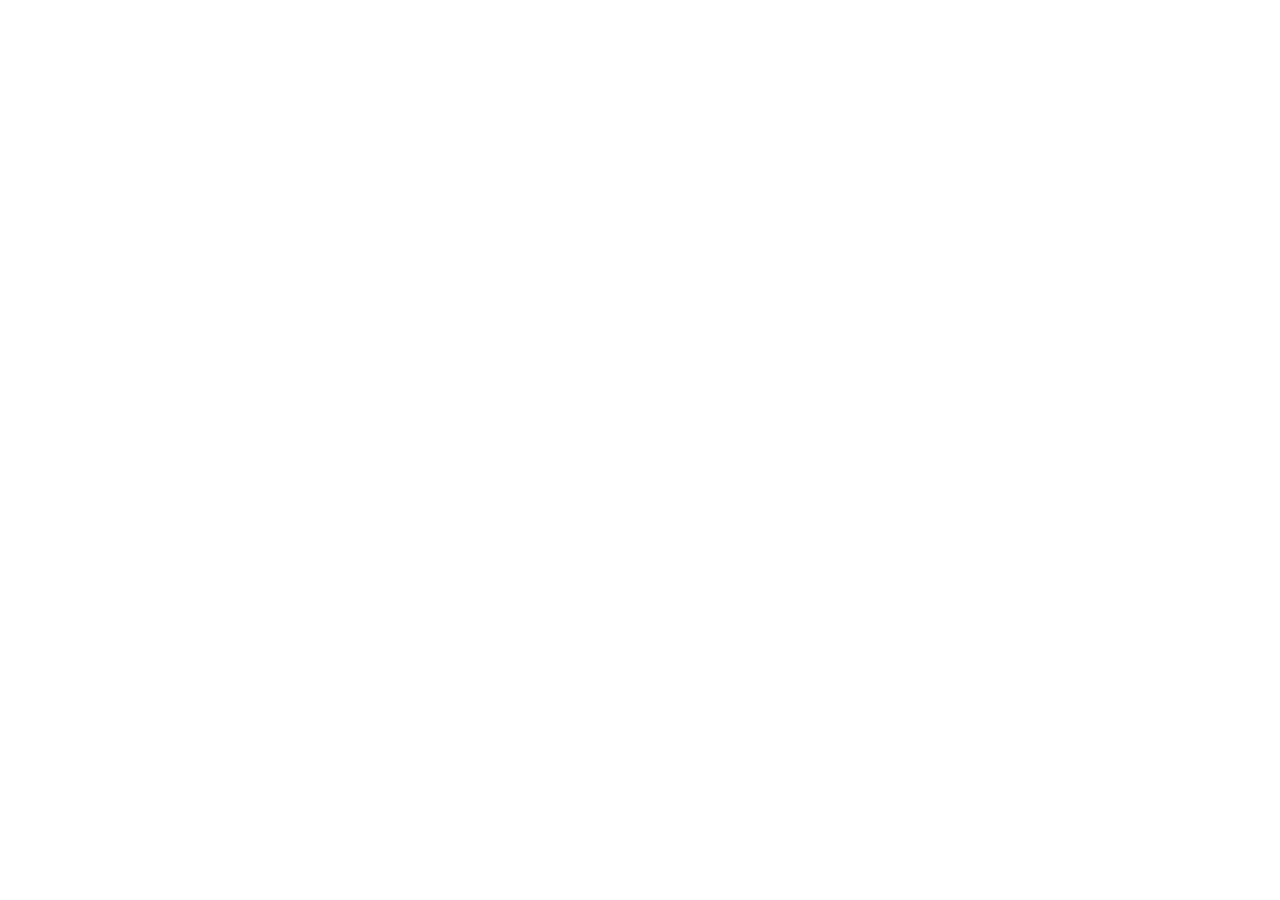
==== index.html @ 8047d7a2 "Make project setup" ====
<!DOCTYPE html>
<html lang="en">
<head>
    <meta charset="UTF-8">
    <meta name="viewport" content="width=device-width, initial-scale=1.0">
    <title>MyPatientHUB</title>
</head>
<body>
    
</body>
</html>
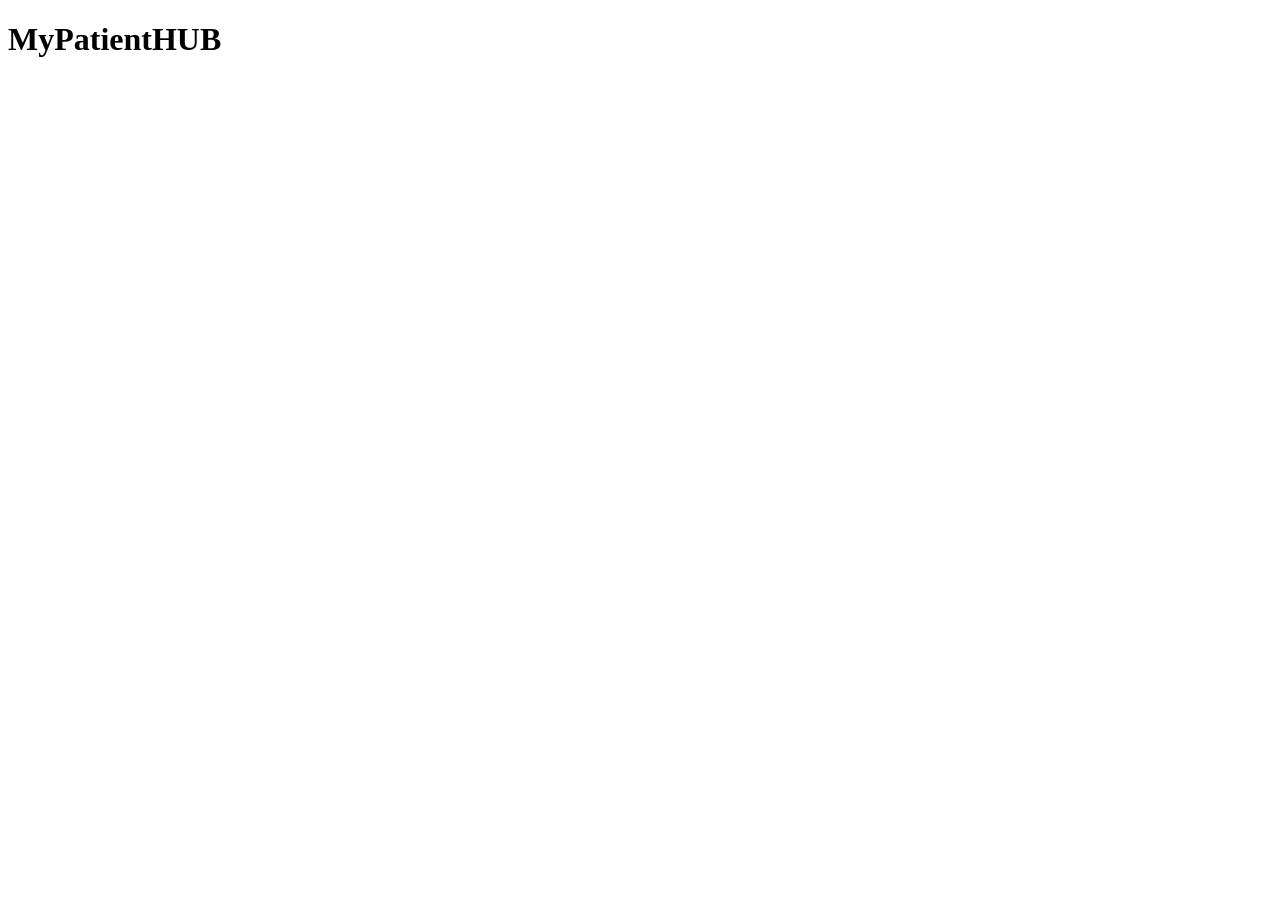
==== commit 6812c118: "Add initial  project files" ====
--- a/index.html
+++ b/index.html
@@ -6,6 +6,7 @@
     <title>MyPatientHUB</title>
 </head>
 <body>
+    <h1>MyPatientHUB</h1>
     
 </body>
 </html>
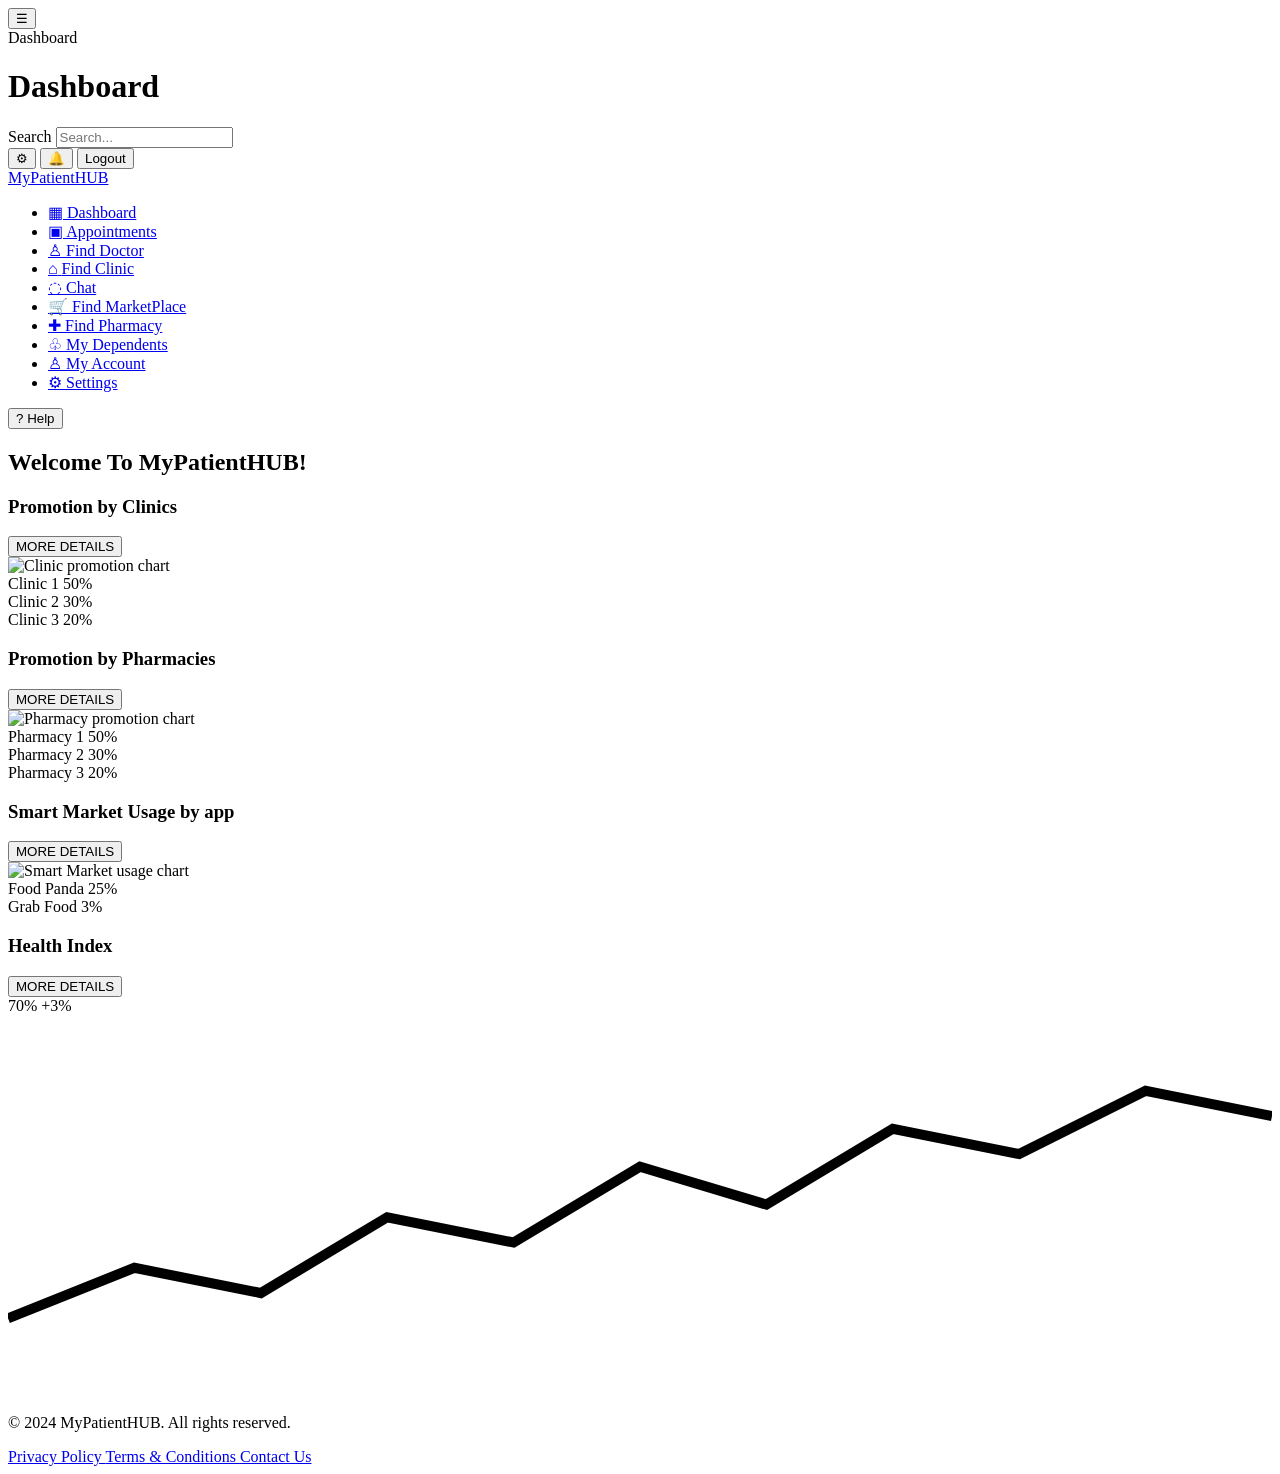
==== commit cf393e46: "adding the first structure of the page" ====
--- a/index.html
+++ b/index.html
@@ -1,12 +1,435 @@
-<!DOCTYPE html>
+<!doctype html>
 <html lang="en">
-<head>
-    <meta charset="UTF-8">
-    <meta name="viewport" content="width=device-width, initial-scale=1.0">
+  <head>
+    <meta charset="UTF-8" />
+    <meta name="viewport" content="width=device-width, initial-scale=1.0" />
+
     <title>MyPatientHUB</title>
-</head>
-<body>
-    <h1>MyPatientHUB</h1>
-    
-</body>
-</html>+
+    <link rel="stylesheet" href="css/style.css" />
+     <script src="script.js" defer></script>
+  </head>
+
+  <body>
+    <div id="dashboard-page" class="dashboard-page">
+      <header id="dashboard-header" class="dashboard-header">
+        <div class="header-left">
+          <button
+            id="sidebar-toggle"
+            class="header-menu-button"
+            type="button"
+            aria-label="Toggle sidebar"
+            data-action="toggle-sidebar"
+          >
+            ☰
+          </button>
+
+          <div id="breadcrumb" class="breadcrumb">
+            <span class="breadcrumb-item">Dashboard</span>
+          </div>
+
+          <h1 id="dashboard-title" class="dashboard-title">Dashboard</h1>
+        </div>
+
+        <div class="header-right">
+          <div id="search-container" class="search-container">
+            <label for="dashboard-search" class="visually-hidden">
+              Search
+            </label>
+
+            <input
+              id="dashboard-search"
+              class="dashboard-search"
+              type="search"
+              name="search"
+              placeholder="Search..."
+              autocomplete="off"
+              data-action="dashboard-search"
+            />
+          </div>
+
+          <button
+            id="settings-button"
+            class="header-icon-button"
+            type="button"
+            aria-label="Settings"
+            data-action="open-settings"
+          >
+            ⚙
+          </button>
+
+          <button
+            id="notifications-button"
+            class="header-icon-button"
+            type="button"
+            aria-label="Notifications"
+            data-action="open-notifications"
+          >
+            🔔
+          </button>
+
+          <button
+            id="logout-button"
+            class="logout-button"
+            type="button"
+            data-action="logout"
+          >
+            Logout
+          </button>
+        </div>
+      </header>
+
+      <nav
+        id="sidebar-navigation"
+        class="sidebar-navigation"
+        aria-label="Main navigation"
+      >
+        <div id="sidebar-brand" class="sidebar-brand">
+          <a href="#dashboard" class="brand-link" data-page="dashboard">
+            <span class="brand-name">MyPatientHUB</span>
+          </a>
+        </div>
+
+        <ul id="main-navigation-list" class="main-navigation-list">
+          <li class="navigation-item active">
+            <a href="#dashboard" class="navigation-link" data-page="dashboard">
+              <span class="navigation-icon">▦</span>
+              <span class="navigation-text">Dashboard</span>
+            </a>
+          </li>
+
+          <li class="navigation-item">
+            <a
+              href="#appointments"
+              class="navigation-link"
+              data-page="appointments"
+            >
+              <span class="navigation-icon">▣</span>
+              <span class="navigation-text">Appointments</span>
+            </a>
+          </li>
+
+          <li class="navigation-item">
+            <a
+              href="#find-doctor"
+              class="navigation-link"
+              data-page="find-doctor"
+            >
+              <span class="navigation-icon">♙</span>
+              <span class="navigation-text">Find Doctor</span>
+            </a>
+          </li>
+
+          <li class="navigation-item">
+            <a
+              href="#find-clinic"
+              class="navigation-link"
+              data-page="find-clinic"
+            >
+              <span class="navigation-icon">⌂</span>
+              <span class="navigation-text">Find Clinic</span>
+            </a>
+          </li>
+
+          <li class="navigation-item">
+            <a href="#chat" class="navigation-link" data-page="chat">
+              <span class="navigation-icon">◌</span>
+              <span class="navigation-text">Chat</span>
+            </a>
+          </li>
+
+          <li class="navigation-item">
+            <a
+              href="#marketplace"
+              class="navigation-link"
+              data-page="marketplace"
+            >
+              <span class="navigation-icon">🛒</span>
+              <span class="navigation-text">Find MarketPlace</span>
+            </a>
+          </li>
+
+          <li class="navigation-item">
+            <a href="#pharmacy" class="navigation-link" data-page="pharmacy">
+              <span class="navigation-icon">✚</span>
+              <span class="navigation-text">Find Pharmacy</span>
+            </a>
+          </li>
+
+          <li class="navigation-item">
+            <a
+              href="#dependents"
+              class="navigation-link"
+              data-page="dependents"
+            >
+              <span class="navigation-icon">♧</span>
+              <span class="navigation-text">My Dependents</span>
+            </a>
+          </li>
+
+          <li class="navigation-item">
+            <a href="#account" class="navigation-link" data-page="account">
+              <span class="navigation-icon">♙</span>
+              <span class="navigation-text">My Account</span>
+            </a>
+          </li>
+
+          <li class="navigation-item">
+            <a href="#settings" class="navigation-link" data-page="settings">
+              <span class="navigation-icon">⚙</span>
+              <span class="navigation-text">Settings</span>
+            </a>
+          </li>
+        </ul>
+
+        <div id="sidebar-help" class="sidebar-help">
+          <button
+            id="help-button"
+            class="help-button"
+            type="button"
+            data-action="open-help"
+          >
+            <span class="help-icon">?</span>
+            <span class="help-text">Help</span>
+          </button>
+        </div>
+      </nav>
+
+      <main id="dashboard-main" class="dashboard-main">
+        <section
+          id="dashboard-section"
+          class="dashboard-section"
+          aria-labelledby="dashboard-welcome"
+        >
+          <div id="dashboard-heading" class="dashboard-heading">
+            <h2 id="dashboard-welcome" class="dashboard-welcome">
+              Welcome To MyPatientHUB!
+            </h2>
+          </div>
+
+          <div id="dashboard-grid" class="dashboard-grid">
+            <article
+              id="clinics-promotion-card"
+              class="dashboard-card"
+              data-card-type="clinic-promotion"
+            >
+              <div class="card-header">
+                <div class="card-title-container">
+                  <h3 class="card-title">Promotion by Clinics</h3>
+                </div>
+
+                <button
+                  class="card-more-button"
+                  type="button"
+                  data-action="view-clinic-details"
+                >
+                  MORE DETAILS
+                </button>
+              </div>
+
+              <div class="card-chart-container">
+                <img
+                  src="assets/images/promotion_by_clinics.png"
+                  alt="Clinic promotion chart"
+                  class="card-chart"
+                  id="clinics-promotion-chart"
+                />
+              </div>
+
+              <div class="card-list">
+                <div class="card-list-item" data-clinic="clinic-1">
+                  <span class="list-item-name"> Clinic 1 </span>
+
+                  <span class="list-item-value"> 50% </span>
+                </div>
+
+                <div class="card-list-item" data-clinic="clinic-2">
+                  <span class="list-item-name"> Clinic 2 </span>
+
+                  <span class="list-item-value"> 30% </span>
+                </div>
+
+                <div class="card-list-item" data-clinic="clinic-3">
+                  <span class="list-item-name"> Clinic 3 </span>
+
+                  <span class="list-item-value"> 20% </span>
+                </div>
+              </div>
+            </article>
+
+            <article
+              id="pharmacies-promotion-card"
+              class="dashboard-card"
+              data-card-type="pharmacy-promotion"
+            >
+              <div class="card-header">
+                <div class="card-title-container">
+                  <h3 class="card-title">Promotion by Pharmacies</h3>
+                </div>
+
+                <button
+                  class="card-more-button"
+                  type="button"
+                  data-action="view-pharmacy-details"
+                >
+                  MORE DETAILS
+                </button>
+              </div>
+
+              <div class="card-chart-container">
+                <img
+                  src="assets/images/promotion_by_pharmacies.png"
+                  alt="Pharmacy promotion chart"
+                  class="card-chart"
+                  id="pharmacies-promotion-chart"
+                />
+              </div>
+
+              <div class="card-list">
+                <div class="card-list-item" data-pharmacy="pharmacy-1">
+                  <span class="list-item-name"> Pharmacy 1 </span>
+
+                  <span class="list-item-value"> 50% </span>
+                </div>
+
+                <div class="card-list-item" data-pharmacy="pharmacy-2">
+                  <span class="list-item-name"> Pharmacy 2 </span>
+
+                  <span class="list-item-value"> 30% </span>
+                </div>
+
+                <div class="card-list-item" data-pharmacy="pharmacy-3">
+                  <span class="list-item-name"> Pharmacy 3 </span>
+
+                  <span class="list-item-value"> 20% </span>
+                </div>
+              </div>
+            </article>
+
+            <article
+              id="smart-market-card"
+              class="dashboard-card market-card"
+              data-card-type="smart-market"
+            >
+              <div class="card-header">
+                <div class="card-title-container">
+                  <h3 class="card-title">Smart Market Usage by app</h3>
+                </div>
+
+                <button
+                  class="card-more-button"
+                  type="button"
+                  data-action="view-market-details"
+                >
+                  MORE DETAILS
+                </button>
+              </div>
+
+              <div class="card-chart-container">
+                <img
+                  src="assets/images/smart_market_usage_by_app.png"
+                  alt="Smart Market usage chart"
+                  class="card-chart"
+                  id="smart-market-chart"
+                />
+              </div>
+
+              <div class="card-list">
+                <div class="card-list-item" data-app="food-panda">
+                  <span class="list-item-name"> Food Panda </span>
+
+                  <span class="list-item-value"> 25% </span>
+                </div>
+
+                <div class="card-list-item" data-app="grab-food">
+                  <span class="list-item-name"> Grab Food </span>
+
+                  <span class="list-item-value"> 3% </span>
+                </div>
+              </div>
+            </article>
+
+            <article
+              id="health-index-card"
+              class="dashboard-card health-card"
+              data-card-type="health-index"
+            >
+              <div class="card-header">
+                <div class="card-title-container">
+                  <h3 class="card-title">Health Index</h3>
+                </div>
+
+                <button
+                  class="card-more-button"
+                  type="button"
+                  data-action="view-health-details"
+                >
+                  MORE DETAILS
+                </button>
+              </div>
+
+              <div id="health-index-content" class="health-index-content">
+                <div class="health-index-value-container">
+                  <span id="health-index-value" class="health-index-value">
+                    70%
+                  </span>
+
+                  <span
+                    id="health-index-change"
+                    class="health-index-change"
+                    data-value="3"
+                  >
+                    +3%
+                  </span>
+                </div>
+
+                <div id="health-index-chart" class="health-index-chart">
+                  <svg
+                    class="health-trend-line"
+                    viewBox="0 0 500 150"
+                    preserveAspectRatio="none"
+                    aria-label="Health Index trend"
+                    role="img"
+                  >
+                    <polyline
+                      points="0,120 50,100 100,110 150,80 200,90 250,60 300,75 350,45 400,55 450,30 500,40"
+                      fill="none"
+                      stroke="currentColor"
+                      stroke-width="4"
+                    />
+                  </svg>
+                </div>
+              </div>
+            </article>
+          </div>
+        </section>
+      </main>
+
+      <footer id="dashboard-footer" class="dashboard-footer">
+        <div class="footer-copyright">
+          <p>© 2024 MyPatientHUB. All rights reserved.</p>
+        </div>
+
+        <nav
+          id="footer-navigation"
+          class="footer-navigation"
+          aria-label="Footer navigation"
+        >
+          <a href="#privacy" class="footer-link" data-page="privacy">
+            Privacy Policy
+          </a>
+
+          <a href="#terms" class="footer-link" data-page="terms">
+            Terms & Conditions
+          </a>
+
+          <a href="#contact" class="footer-link" data-page="contact">
+            Contact Us
+          </a>
+        </nav>
+      </footer>
+    </div>
+
+   
+  </body>
+</html>
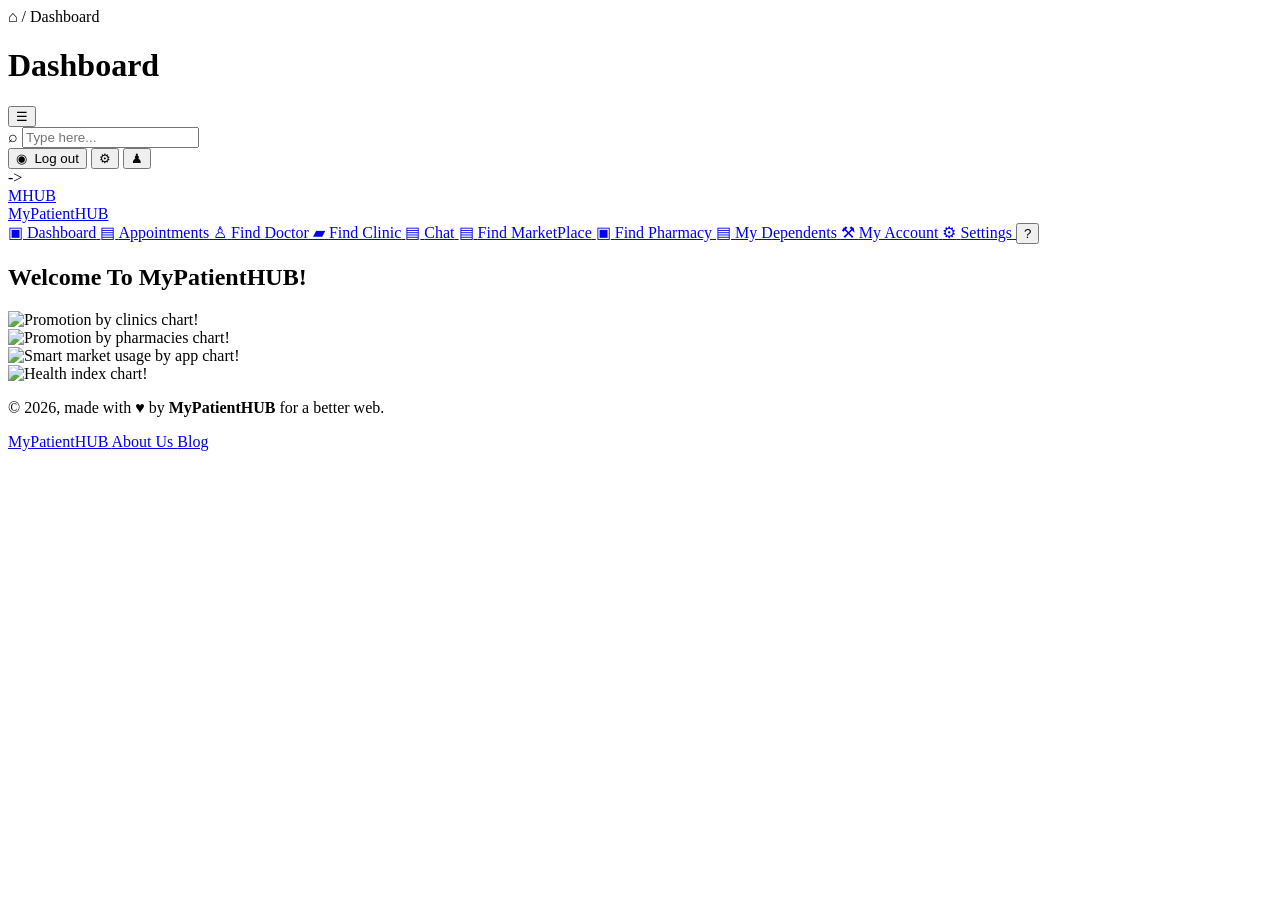
==== commit 53b5085d: "improving index.html" ====
--- a/index.html
+++ b/index.html
@@ -1,435 +1,353 @@
-<!doctype html>
+<!DOCTYPE html>
 <html lang="en">
-  <head>
-    <meta charset="UTF-8" />
-    <meta name="viewport" content="width=device-width, initial-scale=1.0" />
-
-    <title>MyPatientHUB</title>
-
-    <link rel="stylesheet" href="css/style.css" />
-     <script src="script.js" defer></script>
-  </head>
-
-  <body>
-    <div id="dashboard-page" class="dashboard-page">
-      <header id="dashboard-header" class="dashboard-header">
-        <div class="header-left">
-          <button
-            id="sidebar-toggle"
-            class="header-menu-button"
+<head>
+  <meta charset="UTF-8">
+  <meta name="viewport" content="width=device-width, initial-scale=1.0">
+      <title>MyPatientHUB Dashboard</title>
+      <link rel="stylesheet" href="css/style.css">
+    <script src="script.js" defer></script>
+
+</head>
+<body> 
+    <header id="dashboard-header" class="dashboard-header">
+ 
+        <div id="header-left" class="header-left">
+ 
+            <div id="breadcrumb" class="breadcrumb"> 
+ 
+                <span id="breadcrumb-home">⌂</span>
+ 
+                <span id="breadcrumb-separator">/</span>
+ 
+                <span id="breadcrumb-current">Dashboard</span>
+
+            </div>
+ 
+            <h1 id="page-title">Dashboard</h1>
+
+        </div>
+
+ 
+        <button
+            id="menu-button"
+            class="menu-button"
             type="button"
             aria-label="Toggle sidebar"
-            data-action="toggle-sidebar"
-          >
+            aria-controls="sidebar-navigation">
+        
             ☰
-          </button>
-
-          <div id="breadcrumb" class="breadcrumb">
-            <span class="breadcrumb-item">Dashboard</span>
-          </div>
-
-          <h1 id="dashboard-title" class="dashboard-title">Dashboard</h1>
+        </button>
+
+           
+
+        
+
+ 
+        <div id="header-right" class="header-right">
+ 
+            <div id="search-box" class="search-box">
+ 
+                <span id="search-icon">⌕</span>
+ 
+                <input
+                    type="search"
+                    id="search-input"
+                    class="search-input"
+                    placeholder="Type here..."
+                    aria-label="Search">
+
+            </div>
+
+ 
+            <button
+                id="logout-button"
+                class="header-button"
+                type="button">
+ 
+                ◉&nbsp;
+ 
+                Log out
+
+            </button>
+
+ 
+            <button
+                id="header-settings-button"
+                class="icon-button"
+                type="button"
+                aria-label="Settings">
+ 
+                ⚙
+
+            </button>
+
+ 
+            <button
+                id="notifications-button"
+                class="icon-button"
+                type="button"
+                aria-label="Notifications">
+
+          
+                ♟
+
+            </button>
+
         </div>
 
-        <div class="header-right">
-          <div id="search-container" class="search-container">
-            <label for="dashboard-search" class="visually-hidden">
-              Search
-            </label>
-
-            <input
-              id="dashboard-search"
-              class="dashboard-search"
-              type="search"
-              name="search"
-              placeholder="Search..."
-              autocomplete="off"
-              data-action="dashboard-search"
-            />
-          </div>
-
-          <button
-            id="settings-button"
-            class="header-icon-button"
-            type="button"
-            aria-label="Settings"
-            data-action="open-settings"
-          >
-            ⚙
-          </button>
-
-          <button
-            id="notifications-button"
-            class="header-icon-button"
-            type="button"
-            aria-label="Notifications"
-            data-action="open-notifications"
-          >
-            🔔
-          </button>
-
-          <button
-            id="logout-button"
-            class="logout-button"
-            type="button"
-            data-action="logout"
-          >
-            Logout
-          </button>
-        </div>
-      </header>
-
-      <nav
+    </header>
+
+ 
+    <nav
         id="sidebar-navigation"
         class="sidebar-navigation"
-        aria-label="Main navigation"
-      >
-        <div id="sidebar-brand" class="sidebar-brand">
-          <a href="#dashboard" class="brand-link" data-page="dashboard">
-            <span class="brand-name">MyPatientHUB</span>
-          </a>
+        aria-label="Main navigation">
+
+        
+        <div id="sidebar-logo" class="sidebar-logo">
+ ->
+            <a
+                href="#"
+                id="brand-link"
+                class="brand"
+                aria-label="MyPatientHUB Dashboard">
+
+               
+                <div id="logo-mark" class="logo-mark">
+                    M<span>HUB</span>
+                </div>
+ 
+                <span id="brand-name">MyPatientHUB</span>
+
+            </a>
+
         </div>
 
-        <ul id="main-navigation-list" class="main-navigation-list">
-          <li class="navigation-item active">
-            <a href="#dashboard" class="navigation-link" data-page="dashboard">
-              <span class="navigation-icon">▦</span>
-              <span class="navigation-text">Dashboard</span>
-            </a>
-          </li>
-
-          <li class="navigation-item">
-            <a
-              href="#appointments"
-              class="navigation-link"
-              data-page="appointments"
-            >
-              <span class="navigation-icon">▣</span>
-              <span class="navigation-text">Appointments</span>
-            </a>
-          </li>
-
-          <li class="navigation-item">
-            <a
-              href="#find-doctor"
-              class="navigation-link"
-              data-page="find-doctor"
-            >
-              <span class="navigation-icon">♙</span>
-              <span class="navigation-text">Find Doctor</span>
-            </a>
-          </li>
-
-          <li class="navigation-item">
-            <a
-              href="#find-clinic"
-              class="navigation-link"
-              data-page="find-clinic"
-            >
-              <span class="navigation-icon">⌂</span>
-              <span class="navigation-text">Find Clinic</span>
-            </a>
-          </li>
-
-          <li class="navigation-item">
-            <a href="#chat" class="navigation-link" data-page="chat">
-              <span class="navigation-icon">◌</span>
-              <span class="navigation-text">Chat</span>
-            </a>
-          </li>
-
-          <li class="navigation-item">
-            <a
-              href="#marketplace"
-              class="navigation-link"
-              data-page="marketplace"
-            >
-              <span class="navigation-icon">🛒</span>
-              <span class="navigation-text">Find MarketPlace</span>
-            </a>
-          </li>
-
-          <li class="navigation-item">
-            <a href="#pharmacy" class="navigation-link" data-page="pharmacy">
-              <span class="navigation-icon">✚</span>
-              <span class="navigation-text">Find Pharmacy</span>
-            </a>
-          </li>
-
-          <li class="navigation-item">
-            <a
-              href="#dependents"
-              class="navigation-link"
-              data-page="dependents"
-            >
-              <span class="navigation-icon">♧</span>
-              <span class="navigation-text">My Dependents</span>
-            </a>
-          </li>
-
-          <li class="navigation-item">
-            <a href="#account" class="navigation-link" data-page="account">
-              <span class="navigation-icon">♙</span>
-              <span class="navigation-text">My Account</span>
-            </a>
-          </li>
-
-          <li class="navigation-item">
-            <a href="#settings" class="navigation-link" data-page="settings">
-              <span class="navigation-icon">⚙</span>
-              <span class="navigation-text">Settings</span>
-            </a>
-          </li>
-        </ul>
-
-        <div id="sidebar-help" class="sidebar-help">
-          <button
+
+       
+        <a
+            href="#dashboard-section"
+            id="nav-dashboard"
+            class="nav-item active"
+            data-page="dashboard">
+
+          
+            <span class="nav-icon">▣</span>
+
+          
+            <span class="nav-label">Dashboard</span>
+
+        </a>
+
+
+       
+        <a
+            href="#appointments"
+            id="nav-appointments"
+            class="nav-item"
+            data-page="appointments">
+ 
+            <span class="nav-icon">▤</span>
+ 
+            <span class="nav-label">Appointments</span>
+
+        </a>
+
+
+         
+        <a
+            href="#find-doctor"
+            id="nav-find-doctor"
+            class="nav-item"
+            data-page="find-doctor">
+
+           
+            <span class="nav-icon">♙</span>
+ 
+            <span class="nav-label">Find Doctor</span>
+
+        </a>
+
+
+        
+        <a
+            href="#find-clinic"
+            id="nav-find-clinic"
+            class="nav-item"
+            data-page="find-clinic">
+
+            
+            <span class="nav-icon">▰</span>
+
+           
+            <span class="nav-label">Find Clinic</span>
+
+        </a>
+
+ 
+        <a
+            href="#chat"
+            id="nav-chat"
+            class="nav-item"
+            data-page="chat">
+
+       
+            <span class="nav-icon">▤</span>
+
+           
+            <span class="nav-label">Chat</span>
+
+        </a>
+
+
+       
+        <a
+            href="#marketplace"
+            id="nav-marketplace"
+            class="nav-item"
+            data-page="marketplace">
+
+          
+            <span class="nav-icon">▤</span>
+
+        
+            <span class="nav-label">Find MarketPlace</span>
+
+        </a>
+
+
+        
+        <a
+            href="#pharmacy"
+            id="nav-pharmacy"
+            class="nav-item"
+            data-page="pharmacy">
+            <span class="nav-icon">▣</span>
+
+            <span class="nav-label">Find Pharmacy</span>
+
+        </a>
+
+        <a
+            href="#dependents"
+            id="nav-dependents"
+            class="nav-item"
+            data-page="dependents">
+
+            <span class="nav-icon">▤</span>
+
+         
+            <span class="nav-label">My Dependents</span>
+
+        </a>
+
+        <a
+            href="#account"
+            id="nav-account"
+            class="nav-item"
+            data-page="account">
+
+            <span class="nav-icon">⚒</span>
+
+            <span class="nav-label">My Account</span>
+
+        </a>
+        <a
+            href="#settings"
+            id="nav-settings"
+            class="nav-item"
+            data-page="settings">
+
+            <span class="nav-icon">⚙</span>
+
+       
+            <span class="nav-label">Settings</span>
+
+        </a>
+
+        <button
             id="help-button"
             class="help-button"
             type="button"
-            data-action="open-help"
-          >
-            <span class="help-icon">?</span>
-            <span class="help-text">Help</span>
-          </button>
-        </div>
-      </nav>
-
-      <main id="dashboard-main" class="dashboard-main">
+            aria-label="Help">
+            ?
+
+        </button>
+
+    </nav>
+    <main id="dashboard-main" class="dashboard-main">
+        
         <section
-          id="dashboard-section"
-          class="dashboard-section"
-          aria-labelledby="dashboard-welcome"
-        >
-          <div id="dashboard-heading" class="dashboard-heading">
-            <h2 id="dashboard-welcome" class="dashboard-welcome">
-              Welcome To MyPatientHUB!
-            </h2>
-          </div>
-
-          <div id="dashboard-grid" class="dashboard-grid">
-            <article
-              id="clinics-promotion-card"
-              class="dashboard-card"
-              data-card-type="clinic-promotion"
-            >
-              <div class="card-header">
-                <div class="card-title-container">
-                  <h3 class="card-title">Promotion by Clinics</h3>
-                </div>
-
-                <button
-                  class="card-more-button"
-                  type="button"
-                  data-action="view-clinic-details"
-                >
-                  MORE DETAILS
-                </button>
-              </div>
-
-              <div class="card-chart-container">
-                <img
-                  src="assets/images/promotion_by_clinics.png"
-                  alt="Clinic promotion chart"
-                  class="card-chart"
-                  id="clinics-promotion-chart"
-                />
-              </div>
-
-              <div class="card-list">
-                <div class="card-list-item" data-clinic="clinic-1">
-                  <span class="list-item-name"> Clinic 1 </span>
-
-                  <span class="list-item-value"> 50% </span>
-                </div>
-
-                <div class="card-list-item" data-clinic="clinic-2">
-                  <span class="list-item-name"> Clinic 2 </span>
-
-                  <span class="list-item-value"> 30% </span>
-                </div>
-
-                <div class="card-list-item" data-clinic="clinic-3">
-                  <span class="list-item-name"> Clinic 3 </span>
-
-                  <span class="list-item-value"> 20% </span>
-                </div>
-              </div>
-            </article>
-
-            <article
-              id="pharmacies-promotion-card"
-              class="dashboard-card"
-              data-card-type="pharmacy-promotion"
-            >
-              <div class="card-header">
-                <div class="card-title-container">
-                  <h3 class="card-title">Promotion by Pharmacies</h3>
-                </div>
-
-                <button
-                  class="card-more-button"
-                  type="button"
-                  data-action="view-pharmacy-details"
-                >
-                  MORE DETAILS
-                </button>
-              </div>
-
-              <div class="card-chart-container">
-                <img
-                  src="assets/images/promotion_by_pharmacies.png"
-                  alt="Pharmacy promotion chart"
-                  class="card-chart"
-                  id="pharmacies-promotion-chart"
-                />
-              </div>
-
-              <div class="card-list">
-                <div class="card-list-item" data-pharmacy="pharmacy-1">
-                  <span class="list-item-name"> Pharmacy 1 </span>
-
-                  <span class="list-item-value"> 50% </span>
-                </div>
-
-                <div class="card-list-item" data-pharmacy="pharmacy-2">
-                  <span class="list-item-name"> Pharmacy 2 </span>
-
-                  <span class="list-item-value"> 30% </span>
-                </div>
-
-                <div class="card-list-item" data-pharmacy="pharmacy-3">
-                  <span class="list-item-name"> Pharmacy 3 </span>
-
-                  <span class="list-item-value"> 20% </span>
-                </div>
-              </div>
-            </article>
-
-            <article
-              id="smart-market-card"
-              class="dashboard-card market-card"
-              data-card-type="smart-market"
-            >
-              <div class="card-header">
-                <div class="card-title-container">
-                  <h3 class="card-title">Smart Market Usage by app</h3>
-                </div>
-
-                <button
-                  class="card-more-button"
-                  type="button"
-                  data-action="view-market-details"
-                >
-                  MORE DETAILS
-                </button>
-              </div>
-
-              <div class="card-chart-container">
-                <img
-                  src="assets/images/smart_market_usage_by_app.png"
-                  alt="Smart Market usage chart"
-                  class="card-chart"
-                  id="smart-market-chart"
-                />
-              </div>
-
-              <div class="card-list">
-                <div class="card-list-item" data-app="food-panda">
-                  <span class="list-item-name"> Food Panda </span>
-
-                  <span class="list-item-value"> 25% </span>
-                </div>
-
-                <div class="card-list-item" data-app="grab-food">
-                  <span class="list-item-name"> Grab Food </span>
-
-                  <span class="list-item-value"> 3% </span>
-                </div>
-              </div>
-            </article>
-
-            <article
-              id="health-index-card"
-              class="dashboard-card health-card"
-              data-card-type="health-index"
-            >
-              <div class="card-header">
-                <div class="card-title-container">
-                  <h3 class="card-title">Health Index</h3>
-                </div>
-
-                <button
-                  class="card-more-button"
-                  type="button"
-                  data-action="view-health-details"
-                >
-                  MORE DETAILS
-                </button>
-              </div>
-
-              <div id="health-index-content" class="health-index-content">
-                <div class="health-index-value-container">
-                  <span id="health-index-value" class="health-index-value">
-                    70%
-                  </span>
-
-                  <span
-                    id="health-index-change"
-                    class="health-index-change"
-                    data-value="3"
-                  >
-                    +3%
-                  </span>
-                </div>
-
-                <div id="health-index-chart" class="health-index-chart">
-                  <svg
-                    class="health-trend-line"
-                    viewBox="0 0 500 150"
-                    preserveAspectRatio="none"
-                    aria-label="Health Index trend"
-                    role="img"
-                  >
-                    <polyline
-                      points="0,120 50,100 100,110 150,80 200,90 250,60 300,75 350,45 400,55 450,30 500,40"
-                      fill="none"
-                      stroke="currentColor"
-                      stroke-width="4"
-                    />
-                  </svg>
-                </div>
-              </div>
-            </article>
-          </div>
-        </section>
-      </main>
-
-      <footer id="dashboard-footer" class="dashboard-footer">
-        <div class="footer-copyright">
-          <p>© 2024 MyPatientHUB. All rights reserved.</p>
-        </div>
-
+            id="dashboard-section"
+            class="dashboard-section"
+            aria-labelledby="dashboard-welcome">
+
+            <h2 id="dashboard-welcome">Welcome To MyPatientHUB!</h2>
+
+            <div class="cards">
+                <img src="assets/images/promotion_by_clinics.png" alt="Promotion by clinics chart!">
+            </div>
+
+            
+            <div class="cards">
+                <img src="assets/images/promotion_by_pharmacies.png" alt="Promotion by pharmacies chart!">
+            </div>
+
+            
+            <div class="cards">
+                <img src="assets/images/smart_market_usage_by_app.png" alt="Smart market usage by app chart!">
+            </div>
+
+            
+            <div class="cards">
+                <img src="assets/images/health_index.png" alt="Health index chart!">
+            </div>
+
+    </main>
+
+
+ 
+  
+    <footer id="dashboard-footer" class="dashboard-footer">
+      
+        <p id="copyright-text">
+            © 2026, made with
+            <span id="heart-icon">♥</span>
+            by <strong>MyPatientHUB</strong>
+            for a better web.
+
+        </p>
+
+
+       
         <nav
-          id="footer-navigation"
-          class="footer-navigation"
-          aria-label="Footer navigation"
-        >
-          <a href="#privacy" class="footer-link" data-page="privacy">
-            Privacy Policy
-          </a>
-
-          <a href="#terms" class="footer-link" data-page="terms">
-            Terms & Conditions
-          </a>
-
-          <a href="#contact" class="footer-link" data-page="contact">
-            Contact Us
-          </a>
+            id="footer-navigation"
+            aria-label="Footer navigation">
+
+         
+            <a
+                href="#dashboard-section"
+                id="footer-home-link">
+                MyPatientHUB
+            </a>
+
+         
+            <a
+                href="#about-us"
+                id="footer-about-link">
+                About Us
+            </a>
+
+            
+            <a
+                href="#blog"
+                id="footer-blog-link">
+                Blog
+            </a>
+
         </nav>
-      </footer>
-    </div>
-
-   
-  </body>
+
+    </footer>
+
+</body>
 </html>
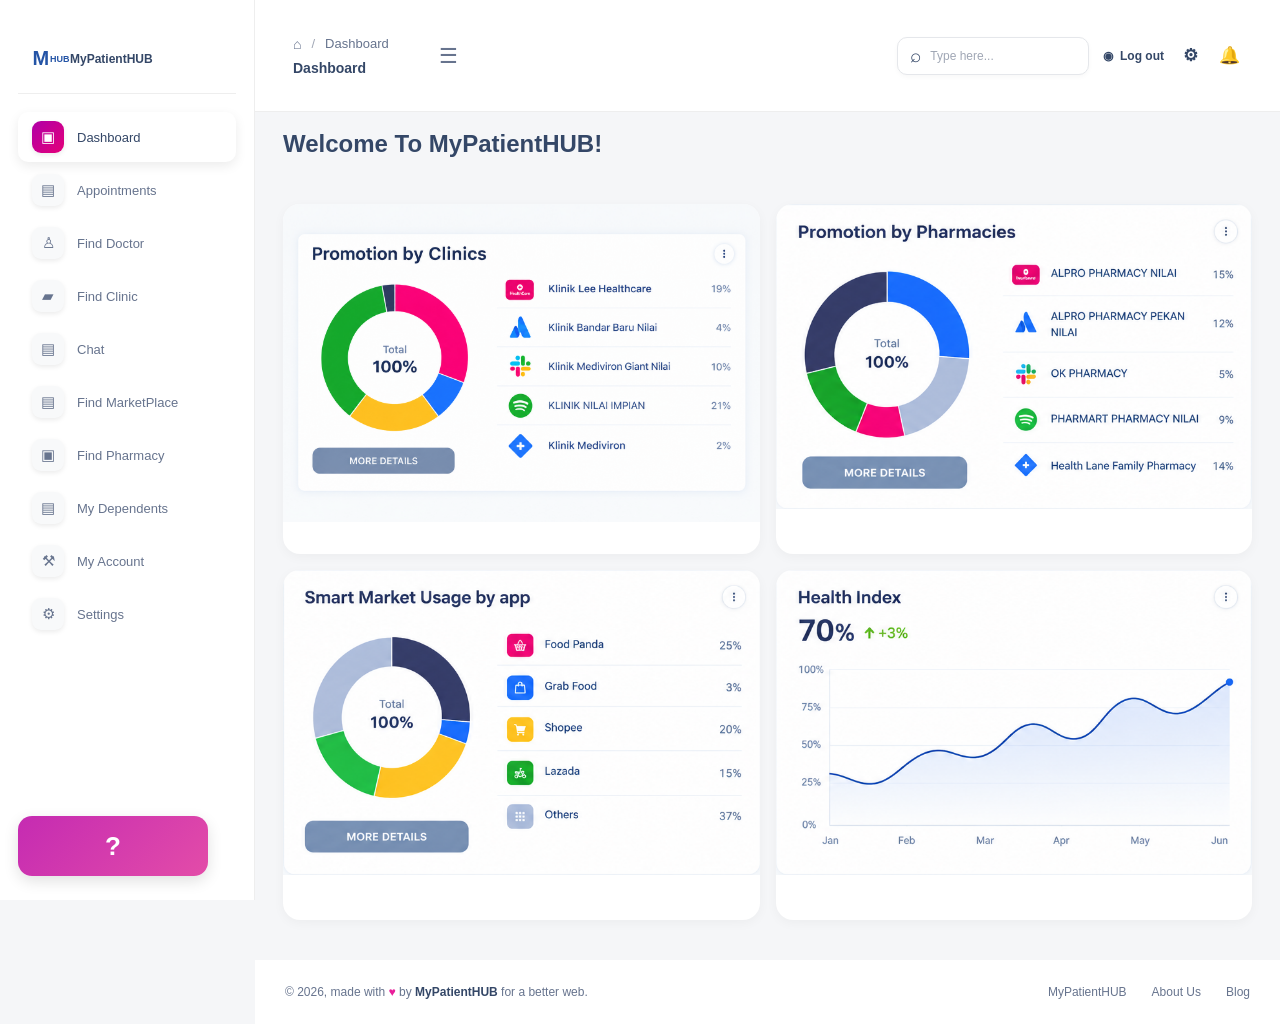
==== commit d4b7dcc4: "final version of project" ====
--- a/index.html
+++ b/index.html
@@ -63,11 +63,8 @@
                 id="logout-button"
                 class="header-button"
                 type="button">
- 
                 ◉&nbsp;
- 
                 Log out
-
             </button>
 
  
@@ -89,7 +86,7 @@
                 aria-label="Notifications">
 
           
-                ♟
+                🔔
 
             </button>
 
@@ -105,22 +102,12 @@
 
         
         <div id="sidebar-logo" class="sidebar-logo">
- ->
-            <a
-                href="#"
-                id="brand-link"
-                class="brand"
-                aria-label="MyPatientHUB Dashboard">
-
                
                 <div id="logo-mark" class="logo-mark">
                     M<span>HUB</span>
                 </div>
  
-                <span id="brand-name">MyPatientHUB</span>
-
-            </a>
-
+                <span id="brand-name"> MyPatientHUB</span>
         </div>
 
 
@@ -131,16 +118,10 @@
             class="nav-item active"
             data-page="dashboard">
 
-          
-            <span class="nav-icon">▣</span>
-
-          
+            <span class="nav-icon">▣</span>          
             <span class="nav-label">Dashboard</span>
-
-        </a>
-
-
-       
+        </a>
+
         <a
             href="#appointments"
             id="nav-appointments"
@@ -148,40 +129,27 @@
             data-page="appointments">
  
             <span class="nav-icon">▤</span>
- 
             <span class="nav-label">Appointments</span>
-
-        </a>
-
-
-         
+        </a>
+
         <a
             href="#find-doctor"
             id="nav-find-doctor"
             class="nav-item"
             data-page="find-doctor">
 
-           
             <span class="nav-icon">♙</span>
- 
             <span class="nav-label">Find Doctor</span>
-
-        </a>
-
-
-        
+        </a>
+
         <a
             href="#find-clinic"
             id="nav-find-clinic"
             class="nav-item"
             data-page="find-clinic">
 
-            
             <span class="nav-icon">▰</span>
-
-           
             <span class="nav-label">Find Clinic</span>
-
         </a>
 
  
@@ -191,41 +159,27 @@
             class="nav-item"
             data-page="chat">
 
-       
-            <span class="nav-icon">▤</span>
-
-           
+            <span class="nav-icon">▤</span>
             <span class="nav-label">Chat</span>
-
-        </a>
-
-
-       
+        </a>
+
         <a
             href="#marketplace"
             id="nav-marketplace"
             class="nav-item"
             data-page="marketplace">
 
-          
-            <span class="nav-icon">▤</span>
-
-        
+            <span class="nav-icon">▤</span>
             <span class="nav-label">Find MarketPlace</span>
-
-        </a>
-
-
-        
+        </a>
+
         <a
             href="#pharmacy"
             id="nav-pharmacy"
             class="nav-item"
             data-page="pharmacy">
             <span class="nav-icon">▣</span>
-
             <span class="nav-label">Find Pharmacy</span>
-
         </a>
 
         <a
@@ -235,10 +189,7 @@
             data-page="dependents">
 
             <span class="nav-icon">▤</span>
-
-         
             <span class="nav-label">My Dependents</span>
-
         </a>
 
         <a
@@ -248,10 +199,9 @@
             data-page="account">
 
             <span class="nav-icon">⚒</span>
-
             <span class="nav-label">My Account</span>
-
-        </a>
+        </a>
+
         <a
             href="#settings"
             id="nav-settings"
@@ -259,10 +209,7 @@
             data-page="settings">
 
             <span class="nav-icon">⚙</span>
-
-       
             <span class="nav-label">Settings</span>
-
         </a>
 
         <button
@@ -271,10 +218,10 @@
             type="button"
             aria-label="Help">
             ?
-
         </button>
-
     </nav>
+
+
     <main id="dashboard-main" class="dashboard-main">
         
         <section
@@ -283,6 +230,7 @@
             aria-labelledby="dashboard-welcome">
 
             <h2 id="dashboard-welcome">Welcome To MyPatientHUB!</h2>
+
 
             <div class="cards">
                 <img src="assets/images/promotion_by_clinics.png" alt="Promotion by clinics chart!">
@@ -318,8 +266,6 @@
 
         </p>
 
-
-       
         <nav
             id="footer-navigation"
             aria-label="Footer navigation">
@@ -338,7 +284,7 @@
                 About Us
             </a>
 
-            
+    
             <a
                 href="#blog"
                 id="footer-blog-link">
--- a/css/style.css
+++ b/css/style.css
@@ -0,0 +1,608 @@
+* {
+  margin: 0;
+  padding: 0;
+  box-sizing: border-box;
+}
+
+html {
+  scroll-behavior: smooth;
+}
+
+body {
+  font-family: Arial, Helvetica, sans-serif;
+  background-color: #f5f6f8;
+  color: #344767;
+  min-height: 100vh;
+}
+
+.sidebar-navigation {
+  position: fixed;
+  left: 0;
+  top: 0;
+
+  width: 255px;
+  height: 100vh;
+
+  background-color: #ffffff;
+
+  padding: 24px 18px;
+
+  display: flex;
+  flex-direction: column;
+
+  border-right: 1px solid #eeeeee;
+
+  overflow-y: auto;
+  z-index: 1000;
+}
+
+/* Hide scrollbar but keep scrolling */
+
+.sidebar-navigation::-webkit-scrollbar {
+  width: 5px;
+}
+
+.sidebar-navigation::-webkit-scrollbar-thumb {
+  background-color: #888;
+  border-radius: 10px;
+}
+
+/* LOGO*/
+
+.sidebar-logo {
+  height: 70px;
+
+  display: flex;
+  align-items: center;
+
+  padding: 0 14px;
+
+  margin-bottom: 18px;
+
+  border-bottom: 1px solid #eeeeee;
+}
+
+.brand {
+  display: flex;
+  align-items: center;
+  gap: 8px;
+
+  text-decoration: none;
+  color: #344767;
+}
+
+.logo-mark {
+  width: 38px;
+  height: 38px;
+
+  display: flex;
+  align-items: center;
+  justify-content: center;
+
+  font-size: 20px;
+  font-weight: 700;
+
+  color: #2454a6;
+
+  position: relative;
+}
+
+.logo-mark span {
+  font-size: 9px;
+  margin-left: 1px;
+}
+
+#brand-name {
+  font-size: 12px;
+  font-weight: 600;
+}
+
+.nav-item {
+  width: 100%;
+  min-height: 50px;
+
+  display: flex;
+  align-items: center;
+/* the space between text and color */
+  gap: 13px;
+
+  padding: 8px 14px;
+
+  margin-bottom: 3px;
+
+  border-radius: 10px;
+
+  text-decoration: none;
+
+  color: #67748e;
+
+  font-size: 13px;
+
+  transition:
+    background-color 0.2s ease,
+    color 0.2s ease,
+    box-shadow 0.2s ease;
+}
+
+/* Icons */
+
+.nav-icon {
+  width: 32px;
+  height: 32px;
+
+  display: flex;
+  align-items: center;
+  justify-content: center;
+
+  border-radius: 9px;
+
+  background-color: #f8f9fa;
+
+  color: #67748e;
+
+  font-size: 15px;
+
+  box-shadow: 0 2px 5px rgba(0, 0, 0, 0.08);
+
+  flex-shrink: 0;
+}
+
+.nav-item.active {
+  background-color: #ffffff;
+
+  color: #344767;
+
+  box-shadow: 0 4px 12px rgba(0, 0, 0, 0.08);
+}
+
+.nav-item.active .nav-icon {
+  background: linear-gradient(135deg, #b000a8, #e40078);
+
+  color: #ffffff;
+}
+
+.nav-item:hover {
+  background-color: #f8f9fa;
+}
+
+.nav-item:hover .nav-icon {
+  background-color: #eeeeee;
+}
+
+/* HELP BUTTON*/
+
+.help-button {
+  width: 190px;
+  height: 60px;
+
+  margin-top: auto;
+
+  border: none;
+  border-radius: 14px;
+
+  background: linear-gradient(135deg, #c52bb2, #e34ca8);
+
+  color: #ffffff;
+
+  font-size: 26px;
+  font-weight: 700;
+
+  cursor: pointer;
+
+  box-shadow: 0 5px 15px rgba(0, 0, 0, 0.12);
+
+  transition: transform 0.2s ease;
+}
+
+.help-button:hover {
+  transform: translateY(-2px);
+}
+
+.dashboard-header {
+  position: fixed;
+
+  top: 0;
+  left: 255px;
+  right: 0;
+
+  height: 112px;
+
+  background-color: #ffffff;
+
+  display: flex;
+  align-items: center;
+
+  padding: 0 38px;
+
+  z-index: 900;
+
+  border-bottom: 1px solid #eeeeee;
+}
+
+.header-left {
+  display: flex;
+  flex-direction: column;
+  gap: 8px;
+}
+
+.breadcrumb {
+  display: flex;
+  align-items: center;
+
+  gap: 10px;
+
+  color: #67748e;
+
+  font-size: 13px;
+}
+
+#breadcrumb-home {
+  color: #67748e;
+  font-size: 14px;
+}
+
+#breadcrumb-separator {
+  color: #a0a7b5;
+}
+
+#breadcrumb-current {
+  color: #67748e;
+}
+
+#page-title {
+  font-size: 14px;
+  font-weight: 700;
+
+  color: #344767;
+}
+
+.menu-button {
+  margin-left: 50px;
+
+  border: none;
+
+  background: transparent;
+
+  color: #67748e;
+
+  font-size: 21px;
+
+  cursor: pointer;
+}
+
+.header-right {
+  margin-left: auto;
+
+  display: flex;
+  align-items: center;
+
+  gap: 14px;
+}
+
+.search-box {
+  width: 192px;
+  height: 38px;
+
+  display: flex;
+  align-items: center;
+
+  background-color: #ffffff;
+
+  border: 1px solid #e5e7eb;
+
+  border-radius: 10px;
+
+  padding: 0 12px;
+
+  box-shadow: 0 2px 5px rgba(0, 0, 0, 0.03);
+}
+
+#search-icon {
+  font-size: 19px;
+
+  color: #344767;
+
+  margin-right: 9px;
+}
+
+.search-input {
+  width: 100%;
+
+  border: none;
+  outline: none;
+
+  font-size: 12px;
+
+  color: #344767;
+}
+
+.search-input::placeholder {
+  color: #a0a7b5;
+}
+
+.header-button,
+.icon-button {
+  border: none;
+
+  background: transparent;
+
+  color: #344767;
+
+  cursor: pointer;
+
+  font-size: 12px;
+
+  font-weight: 600;
+}
+
+.icon-button {
+  font-size: 17px;
+
+  width: 25px;
+  height: 35px;
+
+  display: flex;
+  align-items: center;
+  justify-content: center;
+}
+
+.header-button:hover,
+.icon-button:hover {
+  color: #e91e9a;
+}
+
+.dashboard-main {
+  margin-left: 255px;
+
+  padding-top: 112px;
+
+  min-height: 100vh;
+}
+
+.dashboard-section {
+  padding: 18px 28px 40px;
+}
+
+#dashboard-welcome {
+  font-size: 24px;
+
+  font-weight: 700;
+
+  color: #344767;
+
+  margin-bottom: 30px;
+}
+
+/* DASHBOARD CARDS */
+
+.dashboard-section {
+  display: grid;
+
+  grid-template-columns: repeat(2, minmax(0, 1fr));
+
+  gap: 16px;
+}
+
+#dashboard-welcome {
+  grid-column: 1 / -1;
+}
+
+.cards {
+  width: 100%;
+
+  background-color: #ffffff;
+
+  border-radius: 17px;
+
+  overflow: hidden;
+
+  box-shadow: 0 3px 12px rgba(0, 0, 0, 0.04);
+
+  min-height: 350px;
+}
+
+.cards img {
+  display: block;
+
+  width: 100%;
+  height: auto;
+
+  object-fit: cover;
+}
+
+/* FOOTER */
+
+.dashboard-footer {
+  margin-left: 255px;
+
+  padding: 25px 30px;
+
+  background-color: #ffffff;
+
+  display: flex;
+  align-items: center;
+  justify-content: space-between;
+
+  color: #67748e;
+
+  font-size: 12px;
+}
+
+#heart-icon {
+  color: #e91e9a;
+}
+
+.dashboard-footer strong {
+  color: #344767;
+}
+
+#footer-navigation {
+  display: flex;
+  gap: 25px;
+}
+
+#footer-navigation a {
+  text-decoration: none;
+
+  color: #67748e;
+
+  transition: color 0.2s ease;
+}
+
+#footer-navigation a:hover {
+  color: #e91e9a;
+}
+
+/* RESPONSIVE — TABLET */
+
+@media (max-width: 1000px) {
+  .sidebar-navigation {
+    width: 220px;
+  }
+
+  .dashboard-header {
+    left: 220px;
+  }
+
+  .dashboard-main {
+    margin-left: 220px;
+  }
+
+  .dashboard-footer {
+    margin-left: 220px;
+  }
+
+  .dashboard-section {
+    padding-left: 20px;
+    padding-right: 20px;
+  }
+
+  .search-box {
+    width: 160px;
+  }
+
+  .menu-button {
+    margin-left: 30px;
+  }
+}
+
+/*   RESPONSIVE — MOBILE*/
+
+@media (max-width: 768px) {
+  .sidebar-navigation {
+    width: 255px;
+
+    transform: translateX(-100%);
+
+    transition: transform 0.3s ease;
+  }
+
+  .sidebar-navigation.active {
+    transform: translateX(0);
+  }
+
+  .dashboard-header {
+    left: 0;
+
+    height: 80px;
+
+    padding: 0 18px;
+  }
+
+  .dashboard-main {
+    margin-left: 0;
+
+    padding-top: 80px;
+  }
+
+  .dashboard-footer {
+    margin-left: 0;
+
+    flex-direction: column;
+
+    gap: 15px;
+
+    text-align: center;
+  }
+
+  .dashboard-section {
+    grid-template-columns: 1fr;
+
+    padding: 20px 15px 30px;
+  }
+
+  #dashboard-welcome {
+    font-size: 20px;
+
+    margin-bottom: 5px;
+  }
+
+  .cards {
+    min-height: auto;
+  }
+
+  .header-left {
+    gap: 4px;
+  }
+
+  .breadcrumb {
+    font-size: 11px;
+  }
+
+  #page-title {
+    font-size: 13px;
+  }
+
+  .menu-button {
+    order: -1;
+
+    margin-left: 20px;
+  }
+
+  .header-right {
+    gap: 5px;
+  }
+
+  .search-box {
+    width: 40px;
+
+    padding: 0 10px;
+  }
+
+  .search-input {
+    display: none;
+  }
+
+  #logout-button {
+    display: none;
+  }
+}
+
+/* VERY SMALL MOBILE */
+
+@media (max-width: 480px) {
+  .dashboard-header {
+    padding: 0 12px;
+  }
+
+  .menu-button {
+    margin-left: 10px;
+  }
+
+  .header-right {
+    margin-left: auto;
+  }
+
+  #header-settings-button,
+  #notifications-button {
+    display: none;
+  }
+
+  .dashboard-section {
+    padding: 15px 10px 25px;
+  }
+
+  #dashboard-welcome {
+    font-size: 18px;
+  }
+}
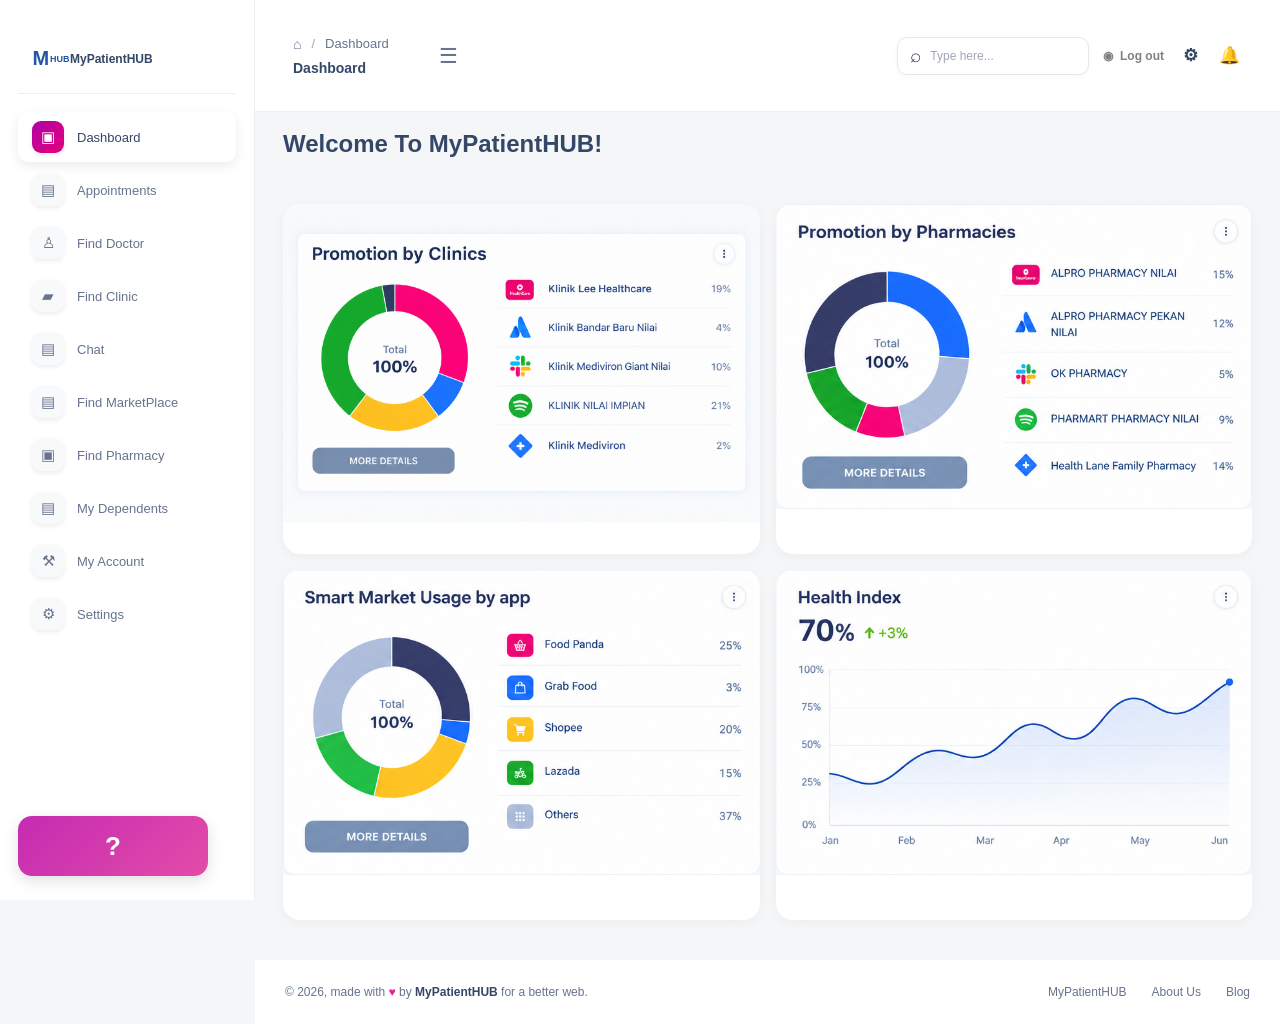
==== commit 20489668: "update all the project" ====
--- a/index.html
+++ b/index.html
@@ -32,15 +32,10 @@
             id="menu-button"
             class="menu-button"
             type="button"
-            aria-label="Toggle sidebar"
-            aria-controls="sidebar-navigation">
+            aria-label="Toggle sidebar">
         
             ☰
         </button>
-
-           
-
-        
 
  
         <div id="header-right" class="header-right">
@@ -62,9 +57,9 @@
             <button
                 id="logout-button"
                 class="header-button"
-                type="button">
-                ◉&nbsp;
-                Log out
+                type="button"><a href="login.html">◉&nbsp;
+                Log out</a>
+                
             </button>
 
  
--- a/css/style.css
+++ b/css/style.css
@@ -3,6 +3,14 @@
   padding: 0;
   box-sizing: border-box;
 }
+#logout-button a {
+    text-decoration: none;
+    color: gray;
+}
+#logout-button a {
+    text-decoration: none;
+    color: gray;
+}
 
 html {
   scroll-behavior: smooth;
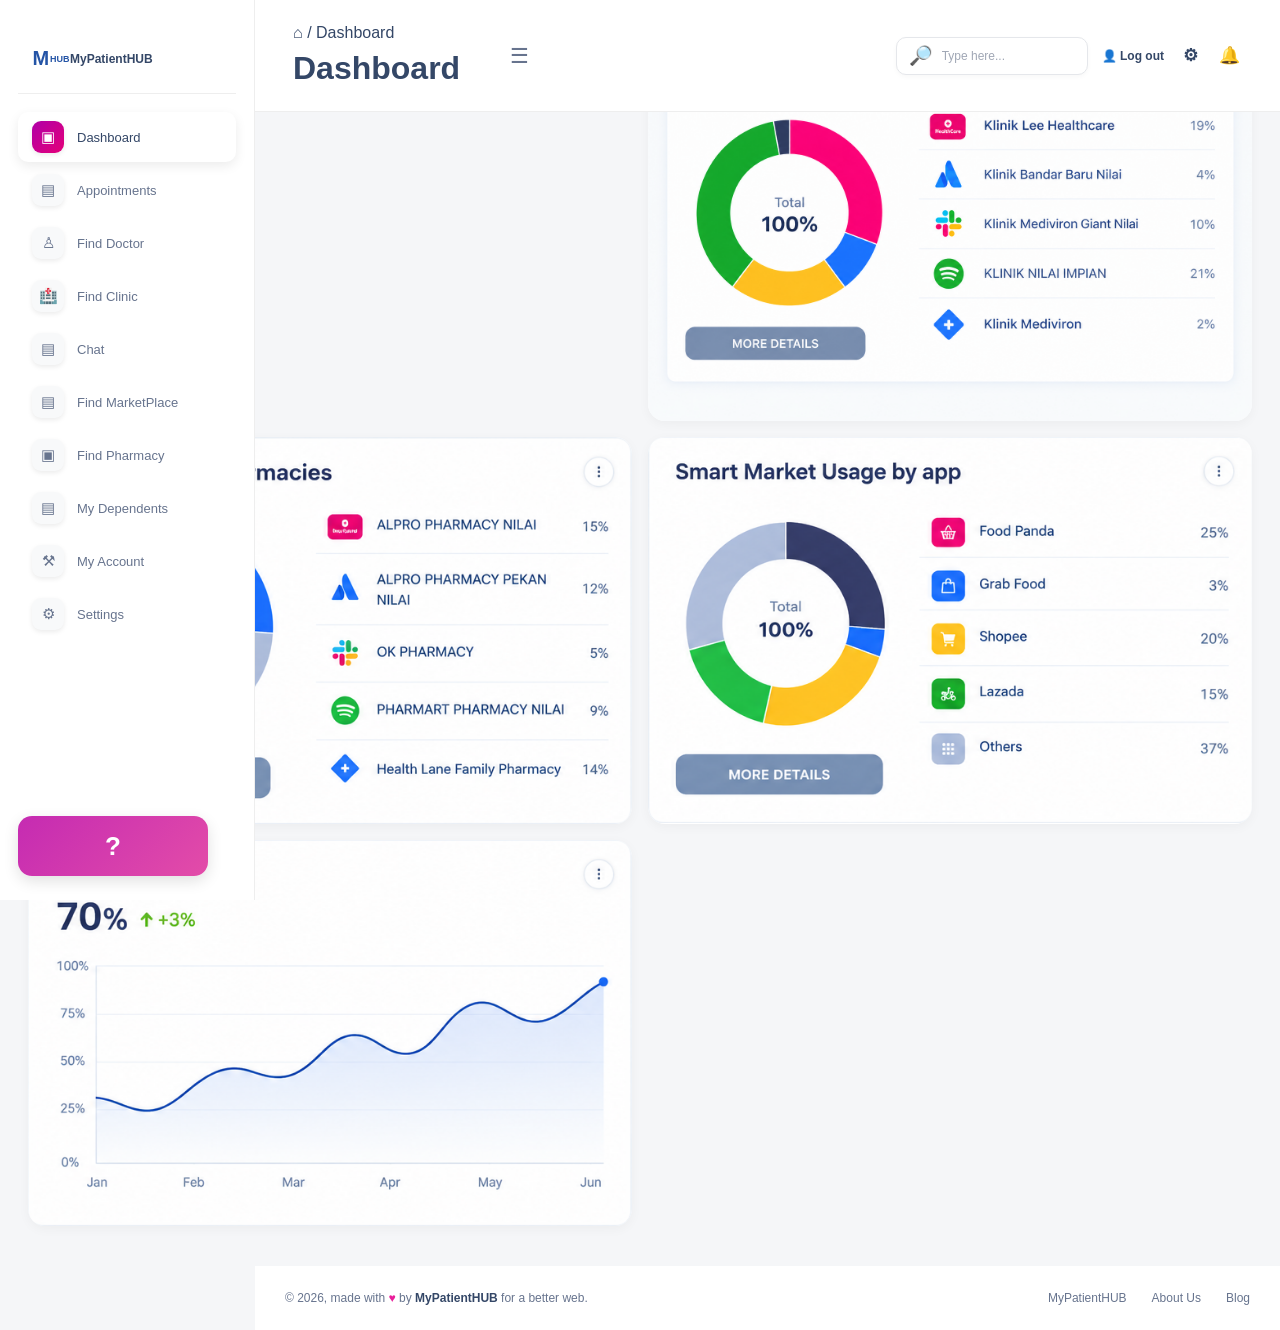
==== commit fe58462d: "improve the index.html" ====
--- a/index.html
+++ b/index.html
@@ -1,120 +1,108 @@
-<!DOCTYPE html>
+<!doctype html>
+
 <html lang="en">
+
 <head>
-  <meta charset="UTF-8">
-  <meta name="viewport" content="width=device-width, initial-scale=1.0">
-      <title>MyPatientHUB Dashboard</title>
-      <link rel="stylesheet" href="css/style.css">
+    <meta charset="UTF-8">
+    <meta name="viewport" content="width=device-width, initial-scale=1.0">
+    <title>MyPatientHUB Dashboard</title>
+    <link rel="icon" type="image/png" href="assets/icon/favicon.ico">
+    <link rel="stylesheet" href="css/style.css">
     <script src="script.js" defer></script>
-
 </head>
-<body> 
-    <header id="dashboard-header" class="dashboard-header">
- 
-        <div id="header-left" class="header-left">
- 
-            <div id="breadcrumb" class="breadcrumb"> 
- 
-                <span id="breadcrumb-home">⌂</span>
- 
-                <span id="breadcrumb-separator">/</span>
- 
-                <span id="breadcrumb-current">Dashboard</span>
-
-            </div>
- 
-            <h1 id="page-title">Dashboard</h1>
-
+
+<body>
+
+    <header class="dashboard-header" id="dashboard-header">
+
+        <div class="header-left" id="header-left">
+            <div class="info-left-header" id="info-left-header">
+                <span id="info-home">⌂</span>
+                <span id="info-separator">/</span>
+                <span id="info-current">Dashboard</span>
+            </div>
+            <h1 id="dashboard-title">
+                Dashboard
+            </h1>
         </div>
 
- 
         <button
             id="menu-button"
             class="menu-button"
             type="button"
-            aria-label="Toggle sidebar">
-        
+            aria-label="Toggle sidebar"
+            aria-expanded="false">
             ☰
         </button>
 
- 
-        <div id="header-right" class="header-right">
- 
-            <div id="search-box" class="search-box">
- 
-                <span id="search-icon">⌕</span>
- 
+        <div class="header-right" id="header-right">
+
+            <div class="search-box" id="search-box">
+                <span id="search-icon">
+                    🔎
+                </span>
                 <input
                     type="search"
                     id="search-input"
                     class="search-input"
                     placeholder="Type here..."
-                    aria-label="Search">
-
-            </div>
-
- 
+                    aria-label="Search navigation">
+            </div>
+
             <button
                 id="logout-button"
                 class="header-button"
-                type="button"><a href="login.html">◉&nbsp;
-                Log out</a>
-                
+                type="button">
+                👤 Log out
             </button>
 
- 
             <button
                 id="header-settings-button"
                 class="icon-button"
                 type="button"
                 aria-label="Settings">
- 
                 ⚙
-
             </button>
 
- 
             <button
                 id="notifications-button"
                 class="icon-button"
                 type="button"
                 aria-label="Notifications">
-
-          
                 🔔
-
             </button>
-
         </div>
-
     </header>
 
- 
     <nav
+        class="sidebar-navigation"
         id="sidebar-navigation"
-        class="sidebar-navigation"
         aria-label="Main navigation">
 
-        
-        <div id="sidebar-logo" class="sidebar-logo">
-               
-                <div id="logo-mark" class="logo-mark">
-                    M<span>HUB</span>
-                </div>
- 
-                <span id="brand-name"> MyPatientHUB</span>
+        <div
+            id="sidebar-logo"
+            class="sidebar-logo">
+            <div
+                id="logo-mark"
+                class="logo-mark">
+                M<span>HUB</span>
+            </div>
+            <span id="brand-name">
+                MyPatientHUB
+            </span>
         </div>
 
-
-       
         <a
             href="#dashboard-section"
             id="nav-dashboard"
             class="nav-item active"
             data-page="dashboard">
-
-            <span class="nav-icon">▣</span>          
-            <span class="nav-label">Dashboard</span>
+            <span class="nav-icon">
+                ▣
+            </span>
+            <span class="nav-label">
+                Dashboard
+            </span>
         </a>
 
         <a
@@ -122,40 +110,51 @@
             id="nav-appointments"
             class="nav-item"
             data-page="appointments">
- 
-            <span class="nav-icon">▤</span>
-            <span class="nav-label">Appointments</span>
-        </a>
-
-        <a
-            href="#find-doctor"
+            <span class="nav-icon">
+                ▤
+            </span>
+            <span class="nav-label">
+                Appointments
+            </span>
+        </a>
+
+        <a
+            href="FindDoctorpage/finddoctor.html"
             id="nav-find-doctor"
             class="nav-item"
             data-page="find-doctor">
-
-            <span class="nav-icon">♙</span>
-            <span class="nav-label">Find Doctor</span>
-        </a>
-
-        <a
-            href="#find-clinic"
+            <span class="nav-icon">
+                ♙
+            </span>
+            <span class="nav-label">
+                Find Doctor
+            </span>
+        </a>
+
+        <a
+            href="FindClinicpage/findclinic.html"
             id="nav-find-clinic"
             class="nav-item"
             data-page="find-clinic">
-
-            <span class="nav-icon">▰</span>
-            <span class="nav-label">Find Clinic</span>
-        </a>
-
- 
+            <span class="nav-icon">
+                🏥
+            </span>
+            <span class="nav-label">
+                Find Clinic
+            </span>
+        </a>
+
         <a
             href="#chat"
             id="nav-chat"
             class="nav-item"
             data-page="chat">
-
-            <span class="nav-icon">▤</span>
-            <span class="nav-label">Chat</span>
+            <span class="nav-icon">
+                ▤
+            </span>
+            <span class="nav-label">
+                Chat
+            </span>
         </a>
 
         <a
@@ -163,9 +162,12 @@
             id="nav-marketplace"
             class="nav-item"
             data-page="marketplace">
-
-            <span class="nav-icon">▤</span>
-            <span class="nav-label">Find MarketPlace</span>
+            <span class="nav-icon">
+                ▤
+            </span>
+            <span class="nav-label">
+                Find MarketPlace
+            </span>
         </a>
 
         <a
@@ -173,8 +175,12 @@
             id="nav-pharmacy"
             class="nav-item"
             data-page="pharmacy">
-            <span class="nav-icon">▣</span>
-            <span class="nav-label">Find Pharmacy</span>
+            <span class="nav-icon">
+                ▣
+            </span>
+            <span class="nav-label">
+                Find Pharmacy
+            </span>
         </a>
 
         <a
@@ -182,9 +188,12 @@
             id="nav-dependents"
             class="nav-item"
             data-page="dependents">
-
-            <span class="nav-icon">▤</span>
-            <span class="nav-label">My Dependents</span>
+            <span class="nav-icon">
+                ▤
+            </span>
+            <span class="nav-label">
+                My Dependents
+            </span>
         </a>
 
         <a
@@ -192,9 +201,12 @@
             id="nav-account"
             class="nav-item"
             data-page="account">
-
-            <span class="nav-icon">⚒</span>
-            <span class="nav-label">My Account</span>
+            <span class="nav-icon">
+                ⚒
+            </span>
+            <span class="nav-label">
+                My Account
+            </span>
         </a>
 
         <a
@@ -202,9 +214,12 @@
             id="nav-settings"
             class="nav-item"
             data-page="settings">
-
-            <span class="nav-icon">⚙</span>
-            <span class="nav-label">Settings</span>
+            <span class="nav-icon">
+                ⚙
+            </span>
+            <span class="nav-label">
+                Settings
+            </span>
         </a>
 
         <button
@@ -216,79 +231,77 @@
         </button>
     </nav>
 
-
-    <main id="dashboard-main" class="dashboard-main">
-        
+    <main>
         <section
             id="dashboard-section"
-            class="dashboard-section"
-            aria-labelledby="dashboard-welcome">
-
-            <h2 id="dashboard-welcome">Welcome To MyPatientHUB!</h2>
-
+            class="dashboard-section">
+
+            <h2 id="dashboard-welcome-txt">
+                Welcome To MyPatientHUB!
+            </h2>
 
             <div class="cards">
-                <img src="assets/images/promotion_by_clinics.png" alt="Promotion by clinics chart!">
-            </div>
-
-            
+                <img
+                    src="assets/images/promotion_by_clinics.png"
+                    alt="Promotion by clinics">
+            </div>
+
             <div class="cards">
-                <img src="assets/images/promotion_by_pharmacies.png" alt="Promotion by pharmacies chart!">
-            </div>
-
-            
+                <img
+                    src="assets/images/promotion_by_pharmacies.png"
+                    alt="Promotion by pharmacies">
+            </div>
+
             <div class="cards">
-                <img src="assets/images/smart_market_usage_by_app.png" alt="Smart market usage by app chart!">
-            </div>
-
-            
+                <img
+                    src="assets/images/smart_market_usage_by_app.png"
+                    alt="Smart market usage by app">
+            </div>
+
             <div class="cards">
-                <img src="assets/images/health_index.png" alt="Health index chart!">
-            </div>
-
+                <img
+                    src="assets/images/health_index.png"
+                    alt="Health index">
+            </div>
+        </section>
     </main>
 
-
- 
-  
-    <footer id="dashboard-footer" class="dashboard-footer">
-      
+    <footer
+        id="dashboard-footer"
+        class="dashboard-footer">
         <p id="copyright-text">
             © 2026, made with
-            <span id="heart-icon">♥</span>
-            by <strong>MyPatientHUB</strong>
+            <span id="heart-icon">
+                ♥
+            </span>
+            by
+            <strong>
+                MyPatientHUB
+            </strong>
             for a better web.
-
         </p>
 
         <nav
             id="footer-navigation"
             aria-label="Footer navigation">
-
-         
             <a
                 href="#dashboard-section"
                 id="footer-home-link">
                 MyPatientHUB
             </a>
-
-         
             <a
                 href="#about-us"
                 id="footer-about-link">
                 About Us
             </a>
-
-    
             <a
                 href="#blog"
                 id="footer-blog-link">
                 Blog
             </a>
-
         </nav>
-
     </footer>
 
 </body>
-</html>
+
+</html>
